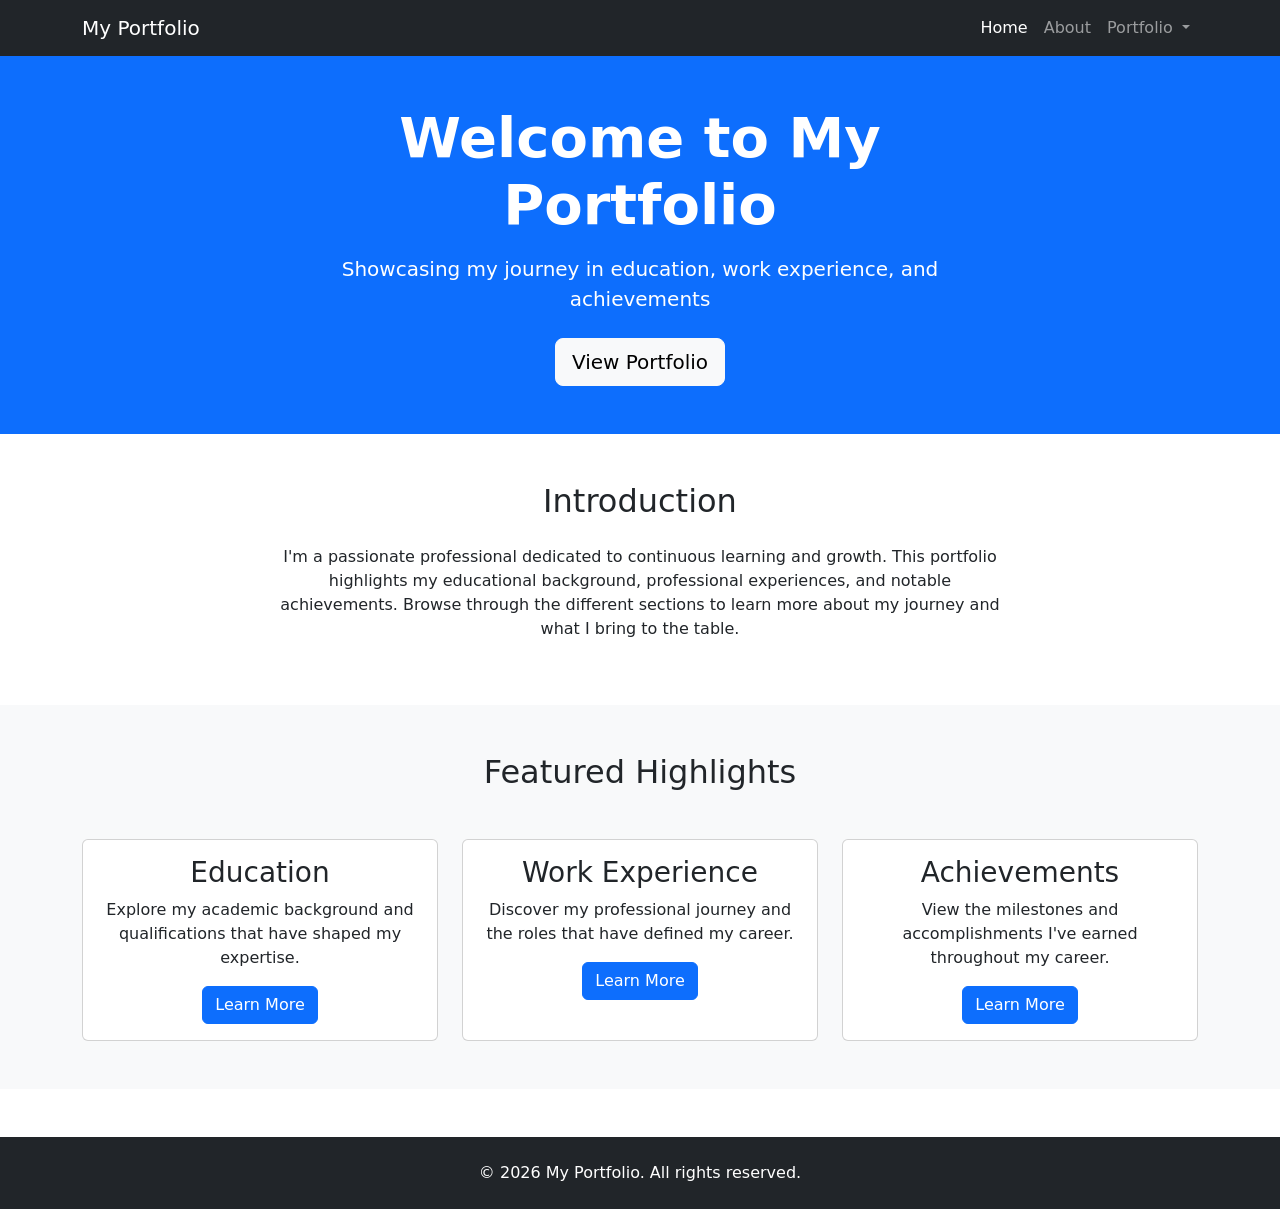
==== index.html @ a72bf57c "Add initial HTML structure for portfolio website" ====
<!DOCTYPE html>
<html lang="en">
<head>
    <meta charset="UTF-8">
    <meta name="viewport" content="width=device-width, initial-scale=1.0">
    <title>Home - My Portfolio</title>
    <!-- Bootstrap 5 CSS -->
    <link href="https://cdn.jsdelivr.net/npm/bootstrap@5.3.0/dist/css/bootstrap.min.css" rel="stylesheet">
    <link rel="stylesheet" href="css/styles.css">
</head>
<body>
    <!-- Header with Navigation -->
    <header>
        <nav class="navbar navbar-expand-lg navbar-dark bg-dark">
            <div class="container">
                <a class="navbar-brand" href="index.html">My Portfolio</a>
                <button class="navbar-toggler" type="button" data-bs-toggle="collapse" data-bs-target="#navbarNav" aria-controls="navbarNav" aria-expanded="false" aria-label="Toggle navigation">
                    <span class="navbar-toggler-icon"></span>
                </button>
                <div class="collapse navbar-collapse" id="navbarNav">
                    <ul class="navbar-nav ms-auto">
                        <li class="nav-item">
                            <a class="nav-link active" aria-current="page" href="index.html">Home</a>
                        </li>
                        <li class="nav-item">
                            <a class="nav-link" href="about.html">About</a>
                        </li>
                        <li class="nav-item dropdown">
                            <a class="nav-link dropdown-toggle" href="portfolio.html" id="navbarDropdown" role="button" data-bs-toggle="dropdown" aria-expanded="false">
                                Portfolio
                            </a>
                            <ul class="dropdown-menu" aria-labelledby="navbarDropdown">
                                <li><a class="dropdown-item" href="education.html">Education</a></li>
                                <li><a class="dropdown-item" href="work.html">Work Experience</a></li>
                                <li><a class="dropdown-item" href="achievements.html">Achievements</a></li>
                            </ul>
                        </li>
                    </ul>
                </div>
            </div>
        </nav>
    </header>

    <!-- Main Content -->
    <main>
        <!-- Hero Section -->
        <section class="hero bg-primary text-white text-center py-5">
            <div class="container">
                <div class="row">
                    <div class="col-lg-8 mx-auto">
                        <h1 class="display-4 fw-bold mb-3">Welcome to My Portfolio</h1>
                        <p class="lead mb-4">Showcasing my journey in education, work experience, and achievements</p>
                        <a href="portfolio.html" class="btn btn-light btn-lg">View Portfolio</a>
                    </div>
                </div>
            </div>
        </section>

        <!-- Introduction Section -->
        <section class="introduction py-5">
            <div class="container">
                <div class="row">
                    <div class="col-lg-8 mx-auto">
                        <h2 class="text-center mb-4">Introduction</h2>
                        <p class="text-center">
                            I'm a passionate professional dedicated to continuous learning and growth. 
                            This portfolio highlights my educational background, professional experiences, 
                            and notable achievements. Browse through the different sections to learn more 
                            about my journey and what I bring to the table.
                        </p>
                    </div>
                </div>
            </div>
        </section>

        <!-- Featured Section -->
        <section class="featured py-5 bg-light">
            <div class="container">
                <h2 class="text-center mb-5">Featured Highlights</h2>
                <div class="row g-4">
                    <div class="col-md-4">
                        <div class="card h-100">
                            <div class="card-body text-center">
                                <h3 class="card-title">Education</h3>
                                <p class="card-text">Explore my academic background and qualifications that have shaped my expertise.</p>
                                <a href="education.html" class="btn btn-primary">Learn More</a>
                            </div>
                        </div>
                    </div>
                    <div class="col-md-4">
                        <div class="card h-100">
                            <div class="card-body text-center">
                                <h3 class="card-title">Work Experience</h3>
                                <p class="card-text">Discover my professional journey and the roles that have defined my career.</p>
                                <a href="work.html" class="btn btn-primary">Learn More</a>
                            </div>
                        </div>
                    </div>
                    <div class="col-md-4">
                        <div class="card h-100">
                            <div class="card-body text-center">
                                <h3 class="card-title">Achievements</h3>
                                <p class="card-text">View the milestones and accomplishments I've earned throughout my career.</p>
                                <a href="achievements.html" class="btn btn-primary">Learn More</a>
                            </div>
                        </div>
                    </div>
                </div>
            </div>
        </section>
    </main>

    <!-- Footer -->
    <footer class="bg-dark text-white text-center py-4 mt-5">
        <div class="container">
            <p class="mb-0">&copy; 2026 My Portfolio. All rights reserved.</p>
        </div>
    </footer>

    <!-- Bootstrap 5 JS Bundle -->
    <script src="https://cdn.jsdelivr.net/npm/bootstrap@5.3.0/dist/js/bootstrap.bundle.min.js"></script>
</body>
</html>
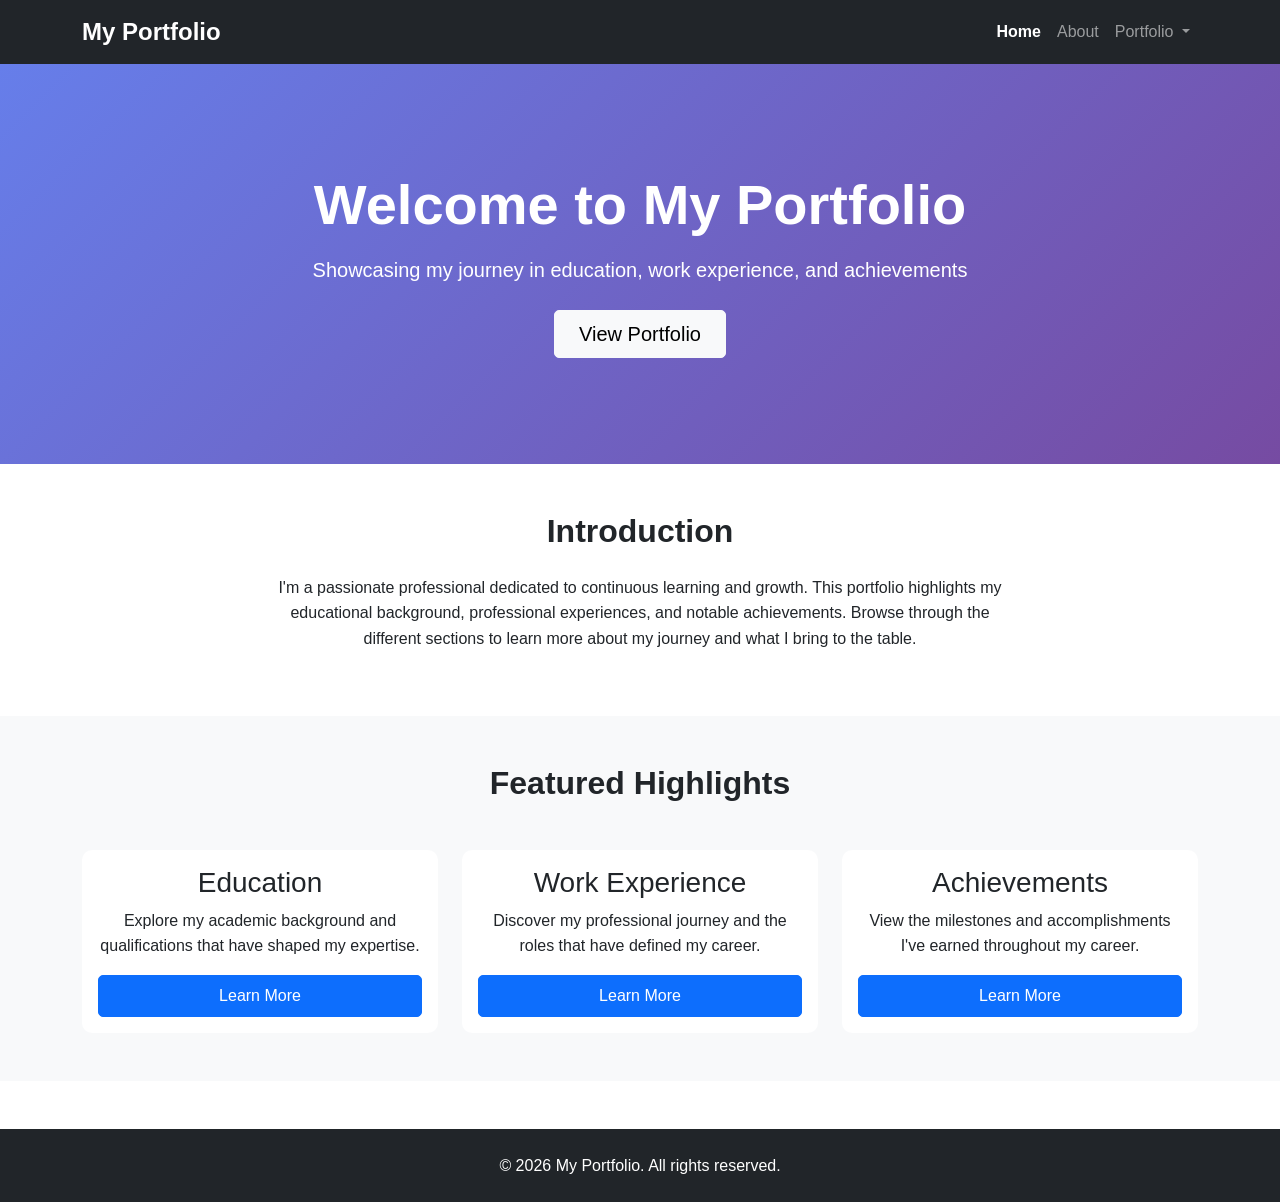
==== commit 74d5dd53: "Enhance portfolio navigation with click event for dropdown link" ====
--- a/index.html
+++ b/index.html
@@ -26,7 +26,7 @@
                             <a class="nav-link" href="about.html">About</a>
                         </li>
                         <li class="nav-item dropdown">
-                            <a class="nav-link dropdown-toggle" href="portfolio.html" id="navbarDropdown" role="button" data-bs-toggle="dropdown" aria-expanded="false">
+                            <a class="nav-link dropdown-toggle" href="portfolio.html" id="navbarDropdown" role="button" data-bs-toggle="dropdown" aria-expanded="false" onclick="if(event.target === this) window.location.href='portfolio.html';">
                                 Portfolio
                             </a>
                             <ul class="dropdown-menu" aria-labelledby="navbarDropdown">
--- a/css/styles.css
+++ b/css/styles.css
@@ -0,0 +1,211 @@
+/* Custom Styles for Portfolio Website */
+
+/* Root Variables */
+:root {
+    --primary-color: #0d6efd;
+    --dark-color: #212529;
+    --light-bg: #f8f9fa;
+}
+
+/* Global Styles */
+body {
+    font-family: -apple-system, BlinkMacSystemFont, 'Segoe UI', Roboto, 'Helvetica Neue', Arial, sans-serif;
+    line-height: 1.6;
+    min-height: 100vh;
+    display: flex;
+    flex-direction: column;
+}
+
+/* Smooth Scrolling */
+html {
+    scroll-behavior: smooth;
+}
+
+/* Navbar Enhancements */
+.navbar-brand {
+    font-weight: 700;
+    font-size: 1.5rem;
+    transition: color 0.3s ease;
+}
+
+.navbar-brand:hover {
+    color: var(--primary-color) !important;
+}
+
+.nav-link {
+    transition: color 0.3s ease;
+    position: relative;
+}
+
+.nav-link:hover {
+    color: var(--primary-color) !important;
+}
+
+.nav-link.active {
+    font-weight: 600;
+}
+
+/* Hero Section */
+.hero {
+    background: linear-gradient(135deg, #667eea 0%, #764ba2 100%);
+    min-height: 400px;
+    display: flex;
+    align-items: center;
+}
+
+/* Card Enhancements */
+.card {
+    transition: transform 0.3s ease, box-shadow 0.3s ease;
+    border: none;
+    border-radius: 10px;
+}
+
+.card:hover {
+    transform: translateY(-5px);
+    box-shadow: 0 10px 30px rgba(0, 0, 0, 0.15) !important;
+}
+
+/* Button Styles */
+.btn {
+    transition: all 0.3s ease;
+    border-radius: 5px;
+    padding: 0.5rem 1.5rem;
+}
+
+.btn:hover {
+    transform: translateY(-2px);
+    box-shadow: 0 5px 15px rgba(0, 0, 0, 0.2);
+}
+
+/* Section Headers */
+section h1, section h2 {
+    font-weight: 700;
+    margin-bottom: 1rem;
+}
+
+/* Page Headers (Education, Work, Achievements, Portfolio) */
+.education-header,
+.work-header,
+.achievements-header,
+.portfolio-header {
+    background: linear-gradient(135deg, #667eea 0%, #764ba2 100%);
+}
+
+/* Footer */
+footer {
+    margin-top: auto;
+}
+
+/* Main content should grow to push footer down */
+main {
+    flex: 1;
+}
+
+/* Image Responsiveness */
+img {
+    max-width: 100%;
+    height: auto;
+}
+
+/* Spacing Utilities */
+.mb-custom {
+    margin-bottom: 2rem;
+}
+
+.mt-custom {
+    margin-top: 2rem;
+}
+
+/* Responsive Adjustments */
+@media (max-width: 768px) {
+    .hero {
+        min-height: 300px;
+        padding: 2rem 0;
+    }
+    
+    .display-4 {
+        font-size: 2rem;
+    }
+    
+    .lead {
+        font-size: 1rem;
+    }
+}
+
+/* Card Body Flex for Equal Heights */
+.card-body {
+    display: flex;
+    flex-direction: column;
+}
+
+.card-body .btn {
+    margin-top: auto;
+}
+
+/* List Styling in Cards */
+.card ul {
+    padding-left: 1.5rem;
+}
+
+.card ul li {
+    margin-bottom: 0.5rem;
+}
+
+/* Accessibility Enhancements */
+.nav-link:focus,
+.btn:focus {
+    outline: 2px solid var(--primary-color);
+    outline-offset: 2px;
+}
+
+/* Animation for Page Load */
+@keyframes fadeIn {
+    from {
+        opacity: 0;
+        transform: translateY(20px);
+    }
+    to {
+        opacity: 1;
+        transform: translateY(0);
+    }
+}
+
+.card,
+.hero,
+section {
+    animation: fadeIn 0.6s ease-in-out;
+}
+
+/* Text Styles */
+.text-muted {
+    color: #6c757d !important;
+}
+
+/* Shadow Utilities */
+.shadow-sm {
+    box-shadow: 0 0.125rem 0.25rem rgba(0, 0, 0, 0.075) !important;
+}
+
+/* Background Color Classes */
+.bg-light {
+    background-color: var(--light-bg) !important;
+}
+
+/* Dropdown Menu Enhancements */
+.dropdown-menu {
+    border: none;
+    box-shadow: 0 0.5rem 1rem rgba(0, 0, 0, 0.15);
+    border-radius: 8px;
+}
+
+.dropdown-item {
+    transition: background-color 0.2s ease;
+}
+
+.dropdown-item:hover {
+    background-color: var(--light-bg);
+}
+
+.dropdown-item.active {
+    background-color: var(--primary-color);
+}
